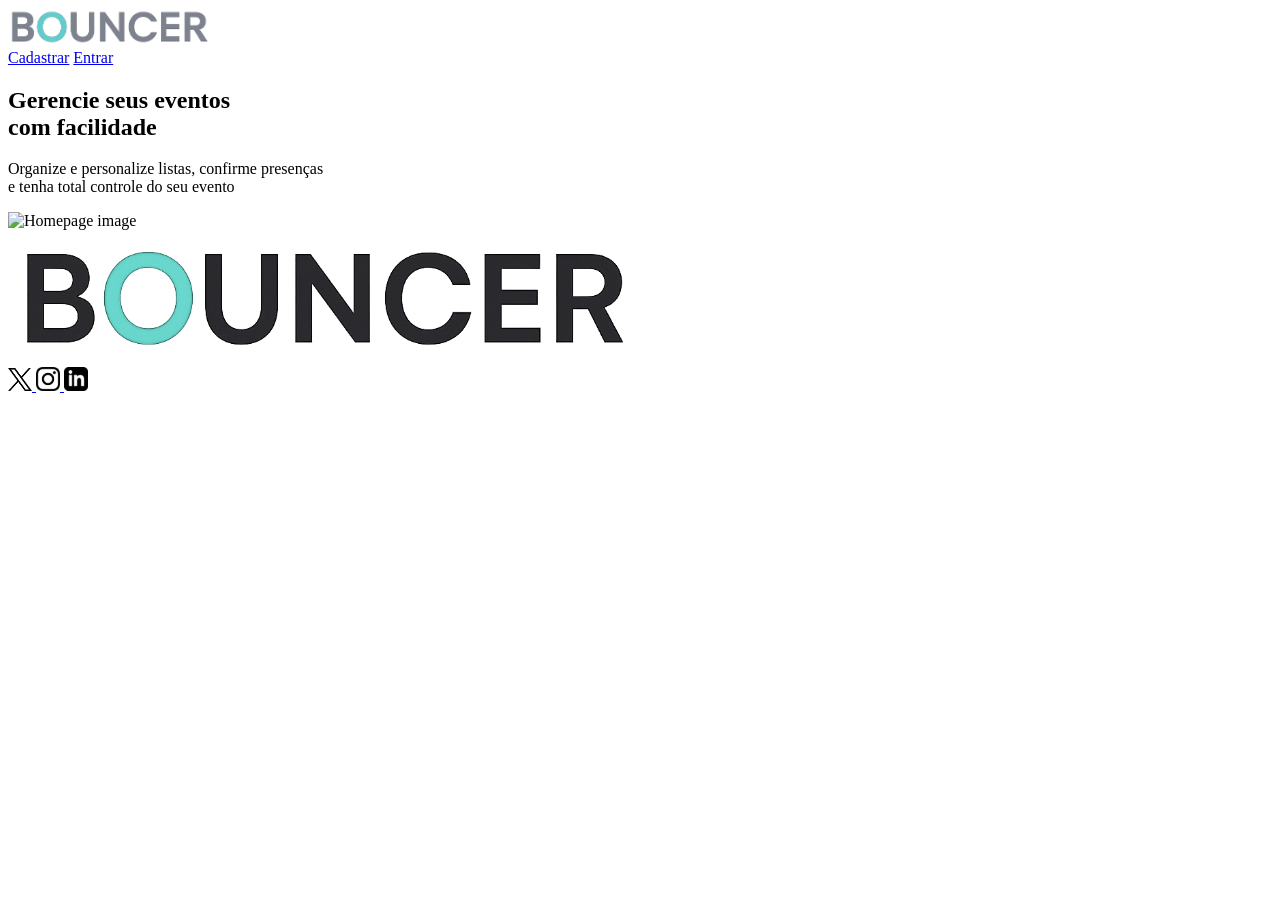
==== codigo-fonte/index.html @ 6bb54571 "Create index.html" ====
<!DOCTYPE html>
<html lang="pt-BR">
<head>
  <meta charset="UTF-8">
  <meta http-equiv="X-UA-Compatible" content="IE=edge">
  <meta name="viewport" content="width=device-width,initial-scale=1">
  <title>BOUNCER - Home</title>
  <link rel="stylesheet" href="./styles/style-index.css">
  <script src="auth.js"></script>
</head>

<body>
  <header class="topbar">
    <div class="logo">
      <img src="assets/logo-clara.png" width="200em">
    </div>

    <div class="nav-right">
      <a class="btn-nav-register" href="register.html">Cadastrar</a>
      <a class="btn-nav-login" href="login.html">Entrar</a>
    </div>
  </header>

  <main>
    <section class="home-content">
      <h1>Gerencie seus eventos <br>com facilidade</h1>
      <p>Organize e personalize listas, confirme presenças <br>e tenha total controle do seu evento</p>
      <div>
        <img src="./assets/homepage-img.jpg" alt="Homepage image">
      </div>
    </section>

    <div class="footer-spacer"></div>

  </main>

    <footer class="footer">
    <img class="footer-logo" src="assets/logo-escura.png" alt="Bouncer Logo Escura" width="50%">
      <div class="footer-socials">
        <a href="https://x.com/">
            <img src="assets/x-logo.png" width="24px">
        </a>
        <a href="https://instagram.com/">
            <img src="assets/instagram-logo.png" width="24px">
        </a>
        <a href="https://linkedin.com/">
            <img src="assets/linkedin-logo.png" width="24px">
        </a>
      </div>
  </footer>

</body>
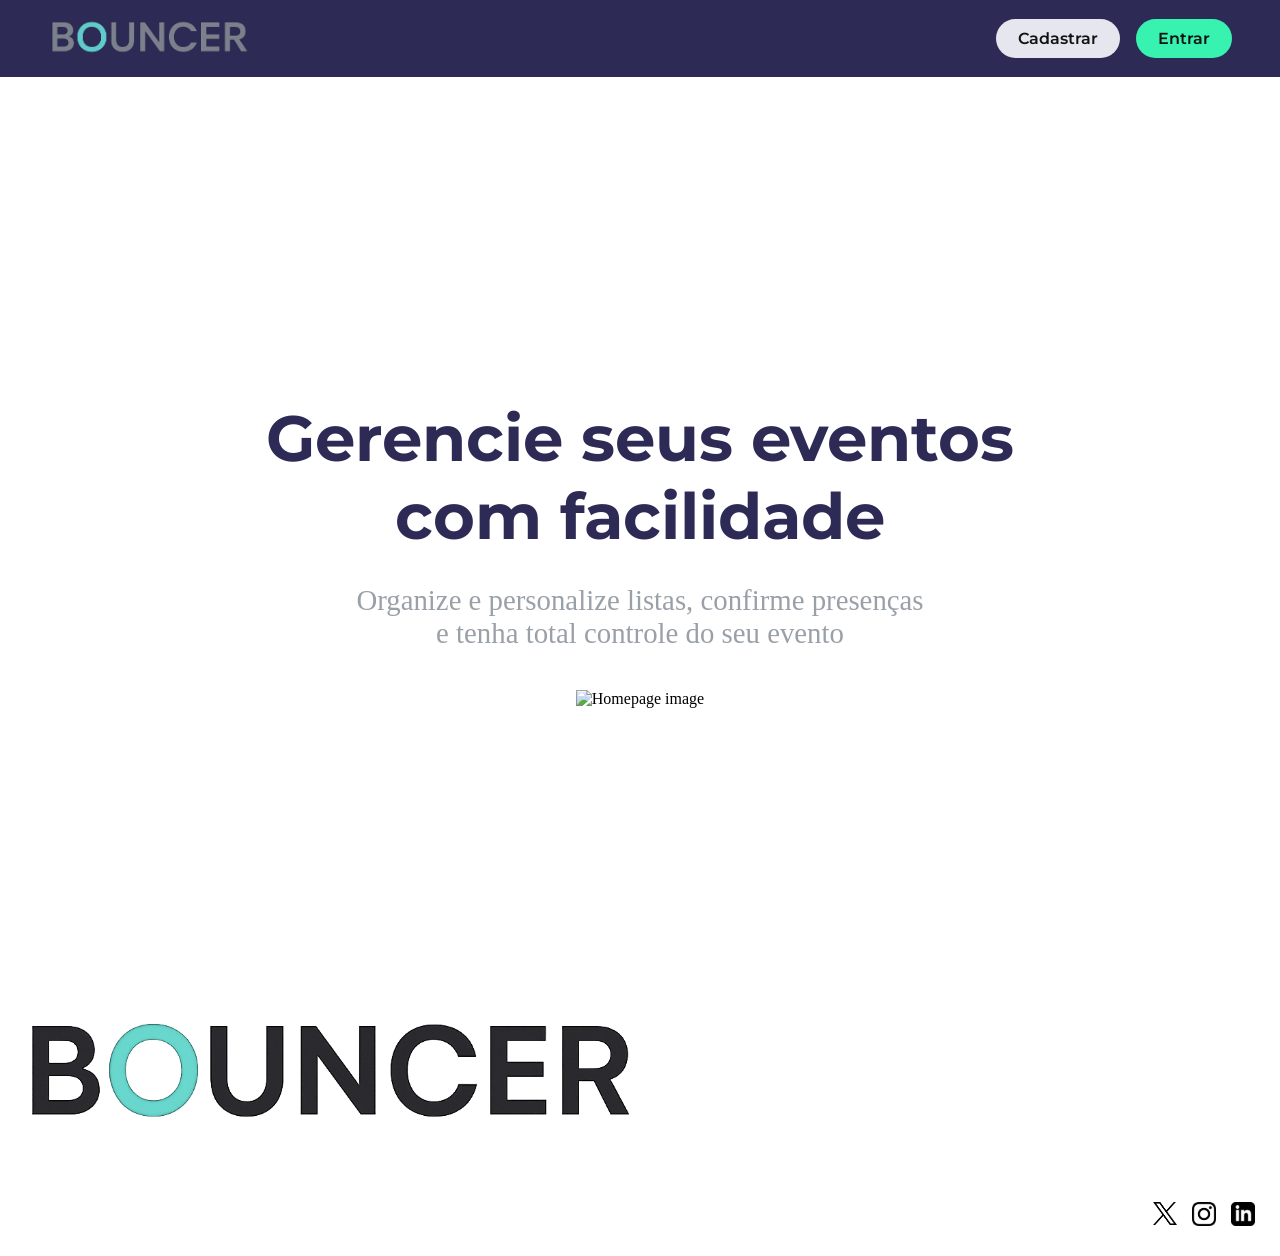
==== commit 2bc02443: "Update index.html" ====
--- a/codigo-fonte/index.html
+++ b/codigo-fonte/index.html
@@ -6,7 +6,6 @@
   <meta name="viewport" content="width=device-width,initial-scale=1">
   <title>BOUNCER - Home</title>
   <link rel="stylesheet" href="./styles/style-index.css">
-  <script src="auth.js"></script>
 </head>
 
 <body>
--- a/codigo-fonte/styles/style-index.css
+++ b/codigo-fonte/styles/style-index.css
@@ -0,0 +1,147 @@
+@import url('https://fonts.googleapis.com/css2?family=Inter:ital,opsz,wght@0,14..32,100..900;1,14..32,100..900&family=Montserrat:ital,wght@0,100..900;1,100..900&display=swap');
+
+:root {
+  --cinza: #e6e6ee;
+  --preto: #121212;
+  --indigo: #2d2a55;
+  --velvet: #6c3fa4;
+  --mint: #38f2af;
+  --branco: #ffffff;
+  --mint-hover: #2ab985;
+  --light-text: #9aa0a8;
+
+  --titles: Montserrat;
+  --text: Inter;
+
+}
+
+html,body {height:100%;}
+body{
+  margin:0;
+  background:var(--branco);
+}
+
+
+.topbar{
+  background: var(--indigo);
+  color:var(--branco);
+  padding:18px 48px;
+  display:flex;
+  justify-content:space-between;
+  align-items: center;
+  box-shadow: 0 2px 0 rgba(0,0,0,0.04);
+  font-family: var(--titles);
+}
+
+.btn-nav-login {
+  background: var(--mint);
+  color: var(--preto);
+  font-weight: 600;
+  text-decoration: none;
+  padding: 10px 22px;
+  border: none;
+  border-radius: 25px;
+  cursor: pointer;
+  margin-left: 12px;
+  transition: all 0.2s ease-in-out;
+}
+
+.btn-nav-register {
+  background: var(--cinza);
+  color: var(--preto);
+  font-weight: 600;
+  text-decoration: none;
+  padding: 10px 22px;
+  border: none;
+  border-radius: 25px;
+  cursor: pointer;
+  margin-left: 12px;
+  transition: all 0.2s ease-in-out;
+}
+
+.btn-nav-login:hover {
+  background: var(--mint-hover);
+  transform: translateY(-2px);
+}
+
+.btn-nav-register:hover {
+  background: var(--mint-hover);
+  transform: translateY(-2px);
+}
+
+
+main {
+  display: flex;
+  justify-content: center;
+  align-items: center;
+  min-height: calc(100vh - 80px);
+  background-color: var(--branco);
+  padding: 40px 20px;
+}
+
+.home-content {
+  text-align: center;
+}
+
+.home-content h1 {
+  font-family: var(--titles);
+  font-size: 4rem;
+  font-weight: 700;
+  color: var(--indigo);
+  margin-bottom: 16px;
+}
+
+.home-content p {
+  font-size: 1.8rem;
+  color: var(--light-text);
+  margin-bottom: 40px;
+}
+
+.home-content img {
+  width: 100vw;
+  height: 700px;
+  object-fit: cover;
+  object-position: top;
+}
+
+.footer-spacer {height: 300px;}
+
+footer {
+  padding: 2% 0 0 1%;
+}
+
+.footer-socials {
+  display: flex;
+  justify-content: end;
+  gap: 15px;
+  padding: 5% 2% 2% 0;
+}
+
+
+/* RESPONSIVE */
+@media (max-width: 768px) {
+  .topbar {
+    justify-content: center;
+    flex-direction: column;
+    gap: 12px;
+    padding: 16px;
+  }
+
+  .nav-right {
+    display: flex;
+    justify-content: center;
+    gap: 10px;
+  }
+
+  .home-content h1 {
+    font-size: 2rem;
+  }
+
+  .home-content p {
+    font-size: 1rem;
+  }
+
+  .home-img {
+    height: 220px;
+  }
+}
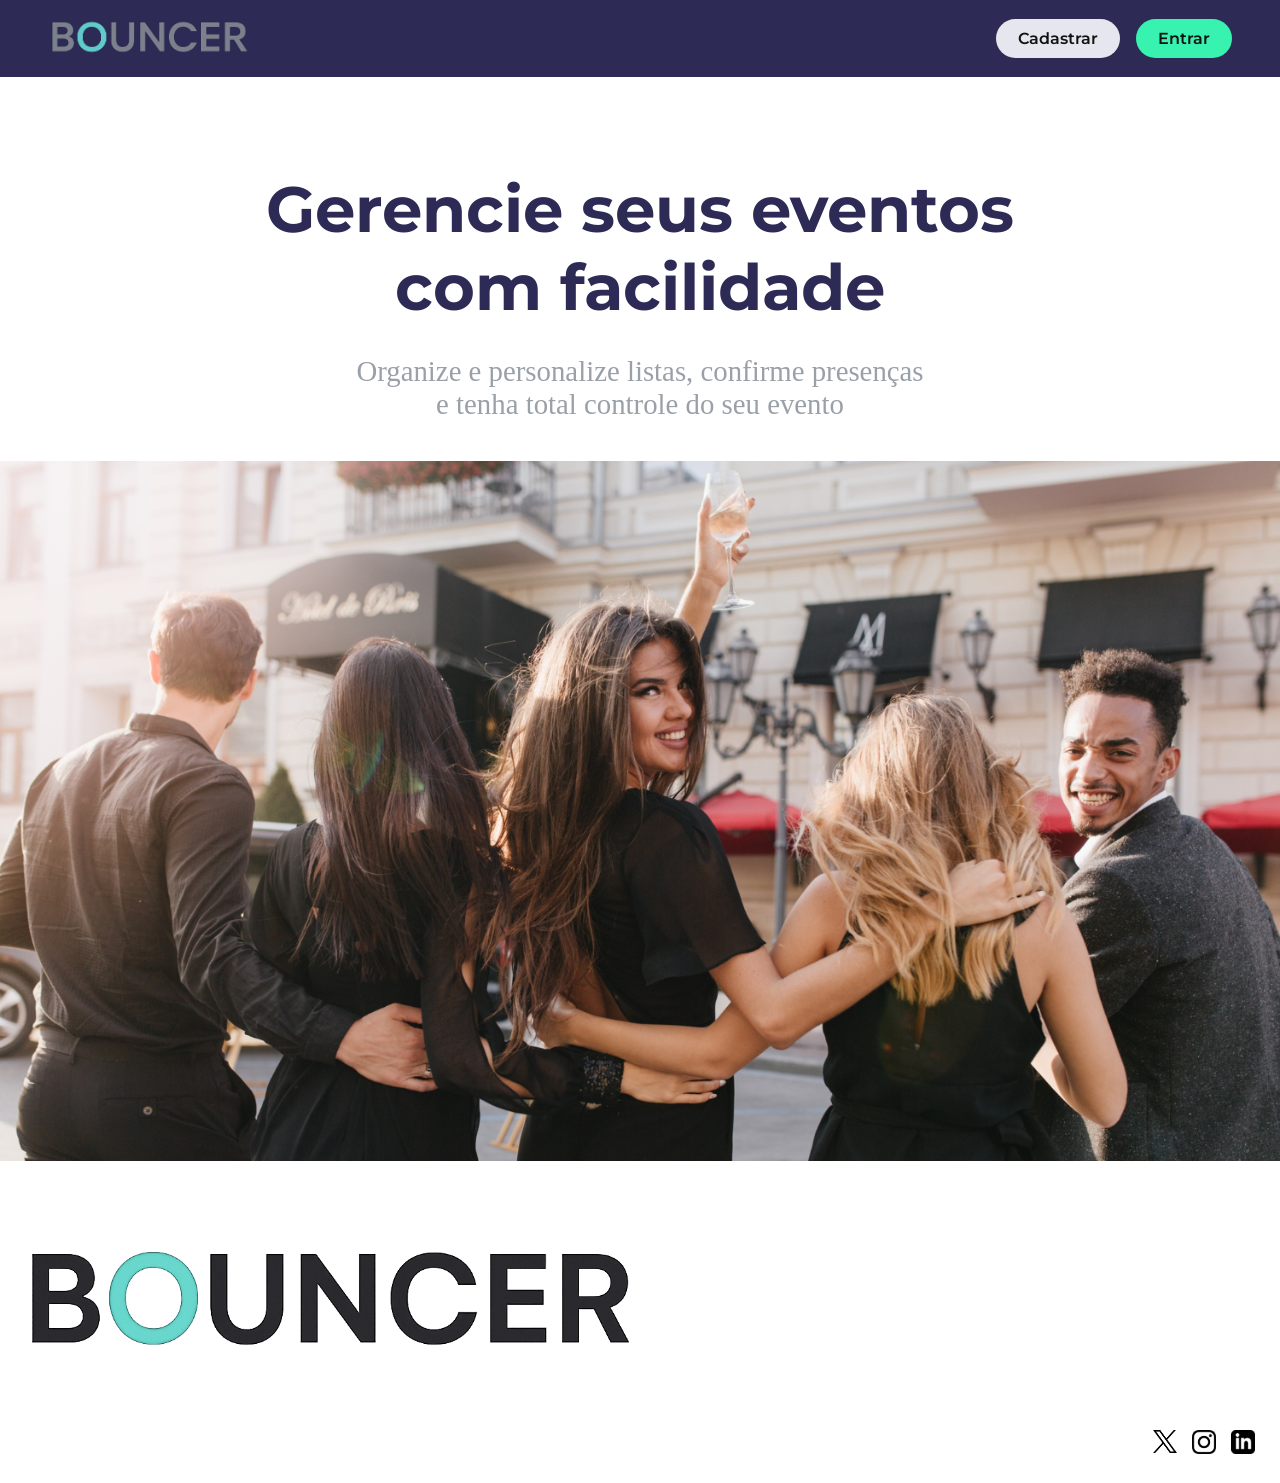
==== commit 42968050: "Update index.html" ====
--- a/codigo-fonte/index.html
+++ b/codigo-fonte/index.html
@@ -15,7 +15,7 @@
     </div>
 
     <div class="nav-right">
-      <a class="btn-nav-register" href="register.html">Cadastrar</a>
+      <a class="btn-nav-register" href="cadastro.html">Cadastrar</a>
       <a class="btn-nav-login" href="login.html">Entrar</a>
     </div>
   </header>
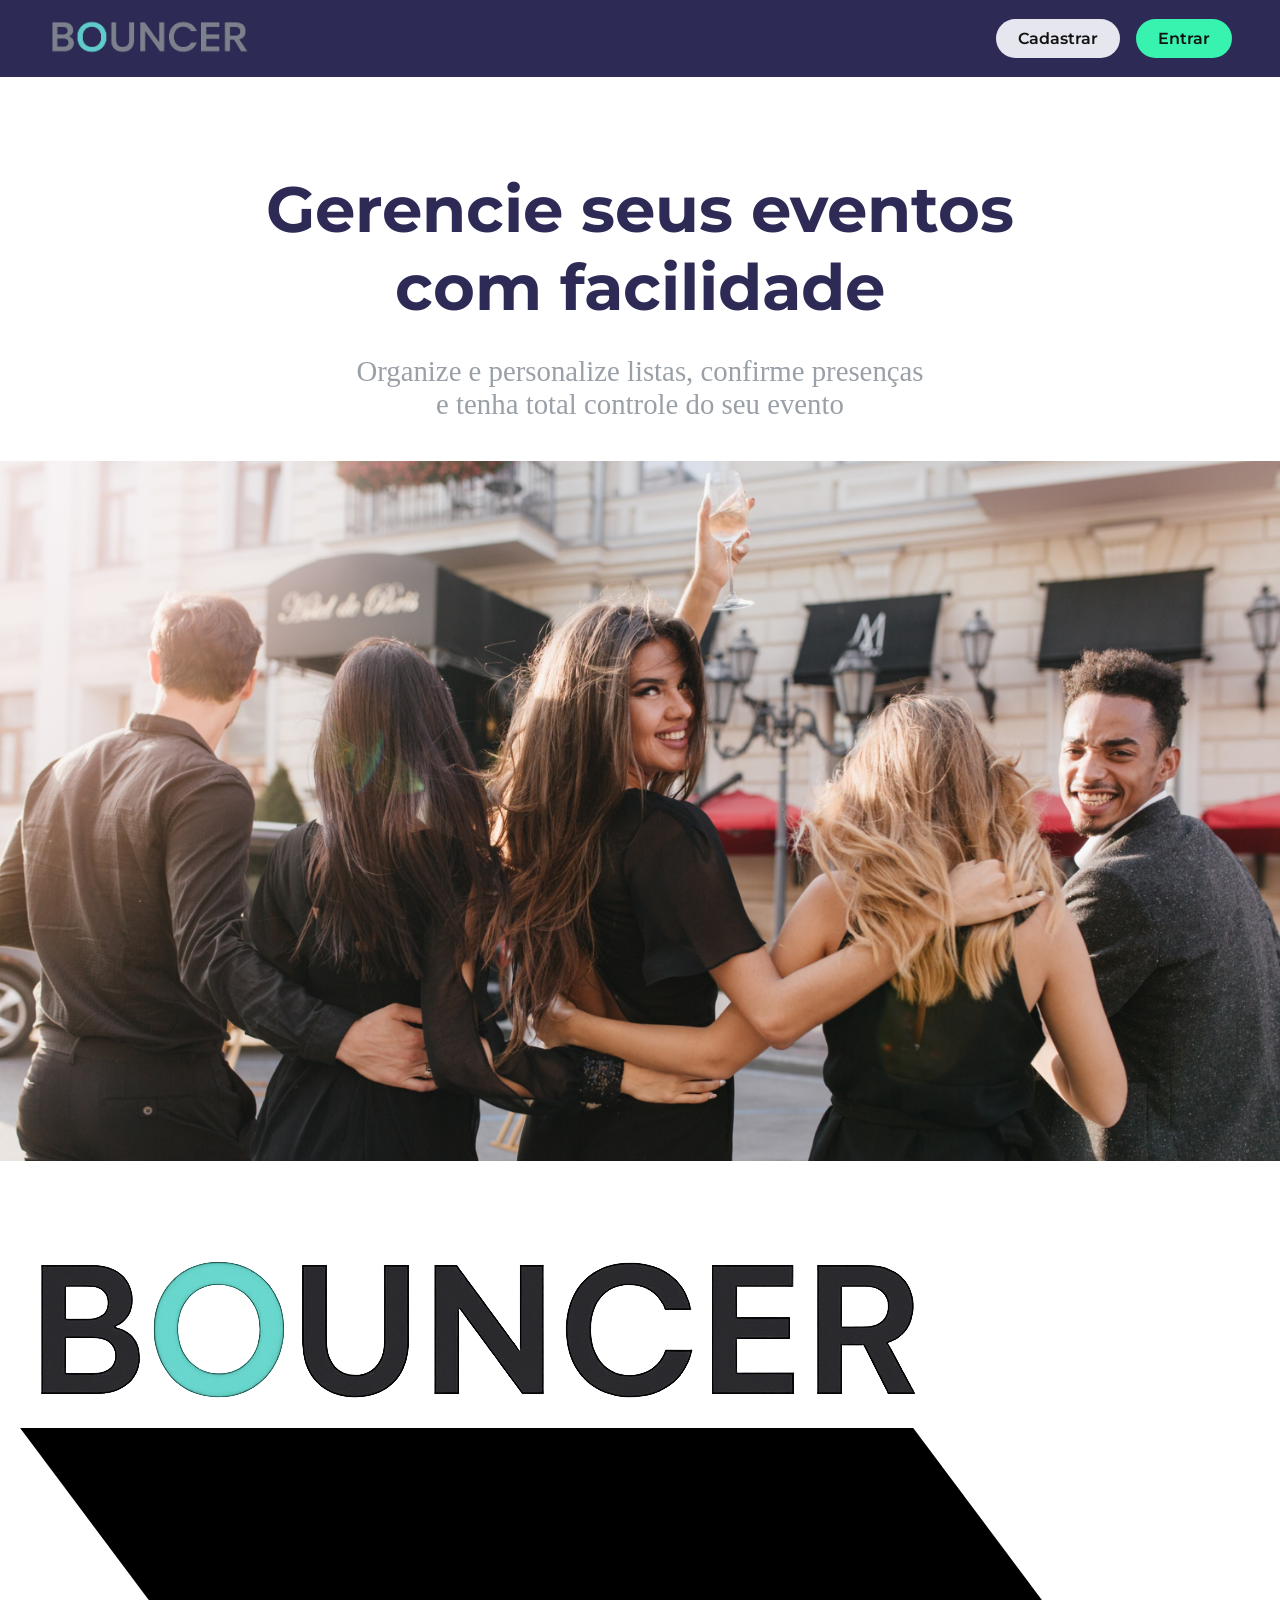
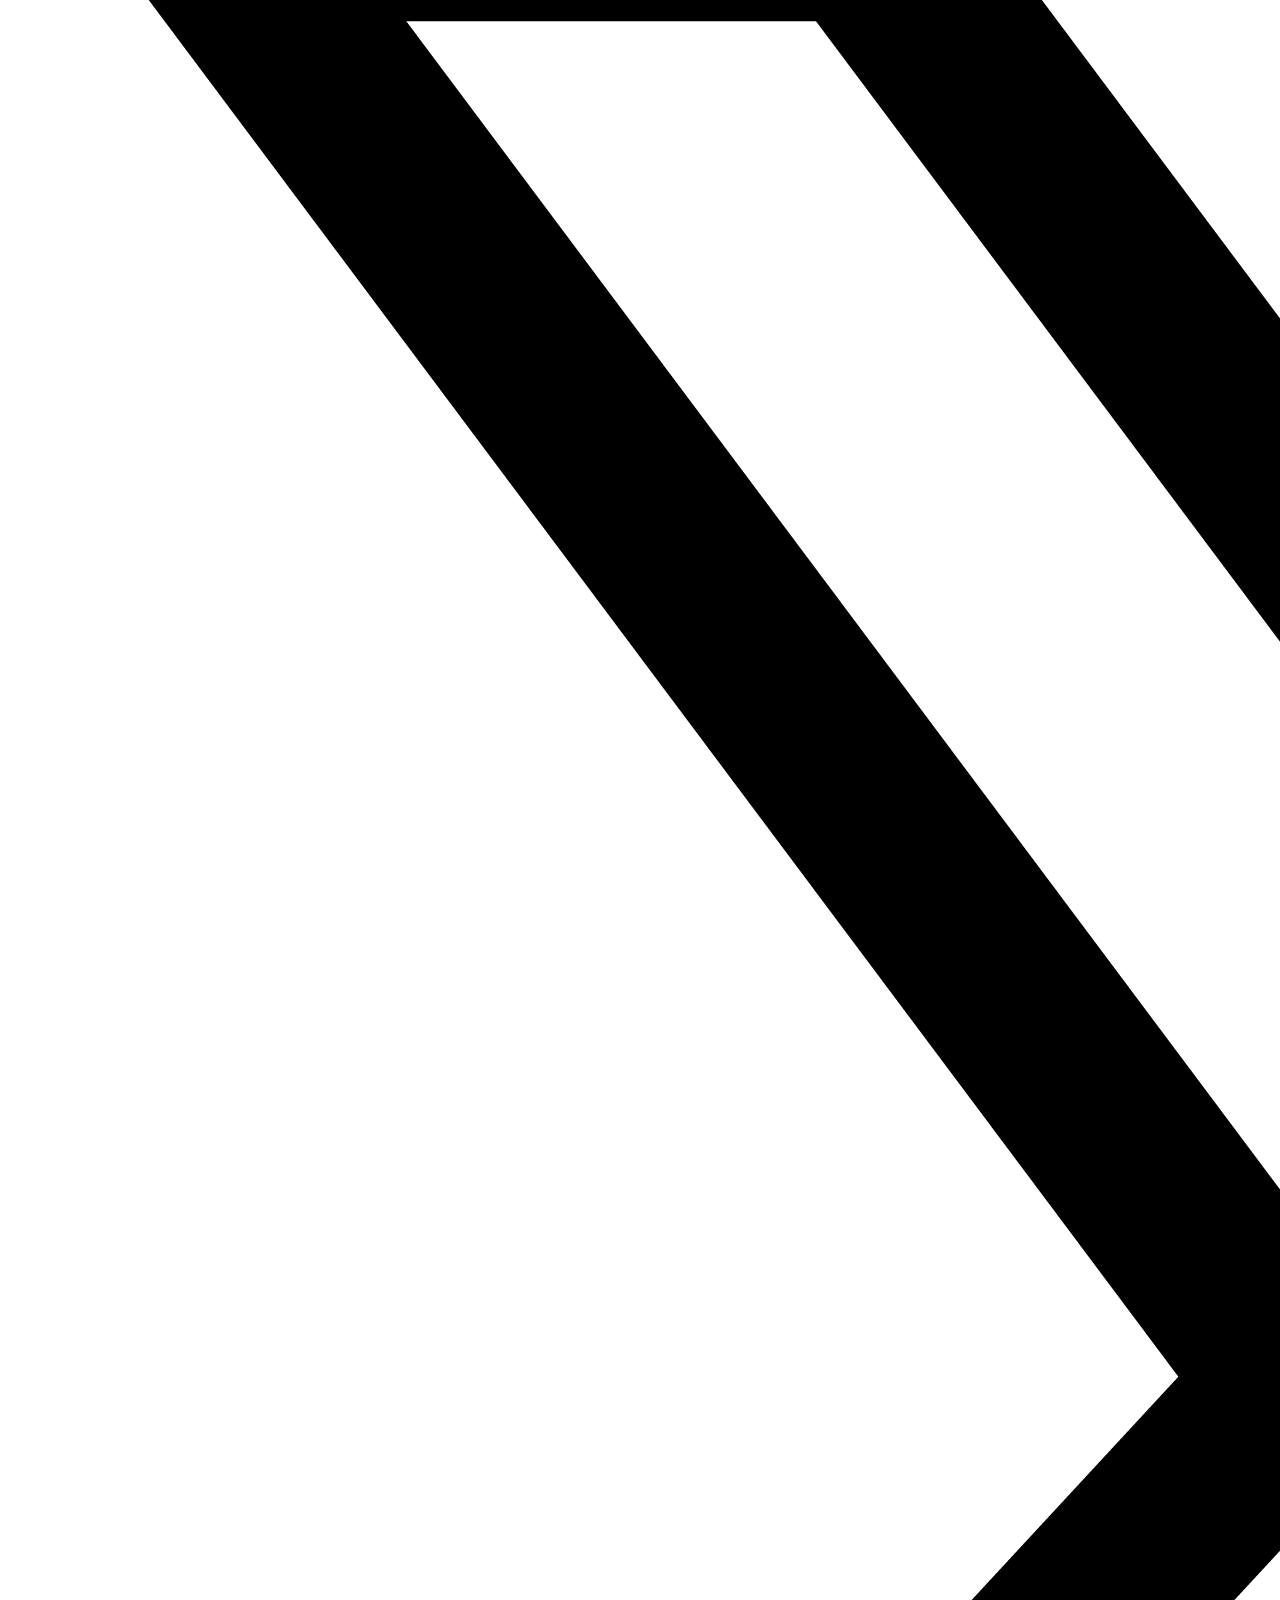
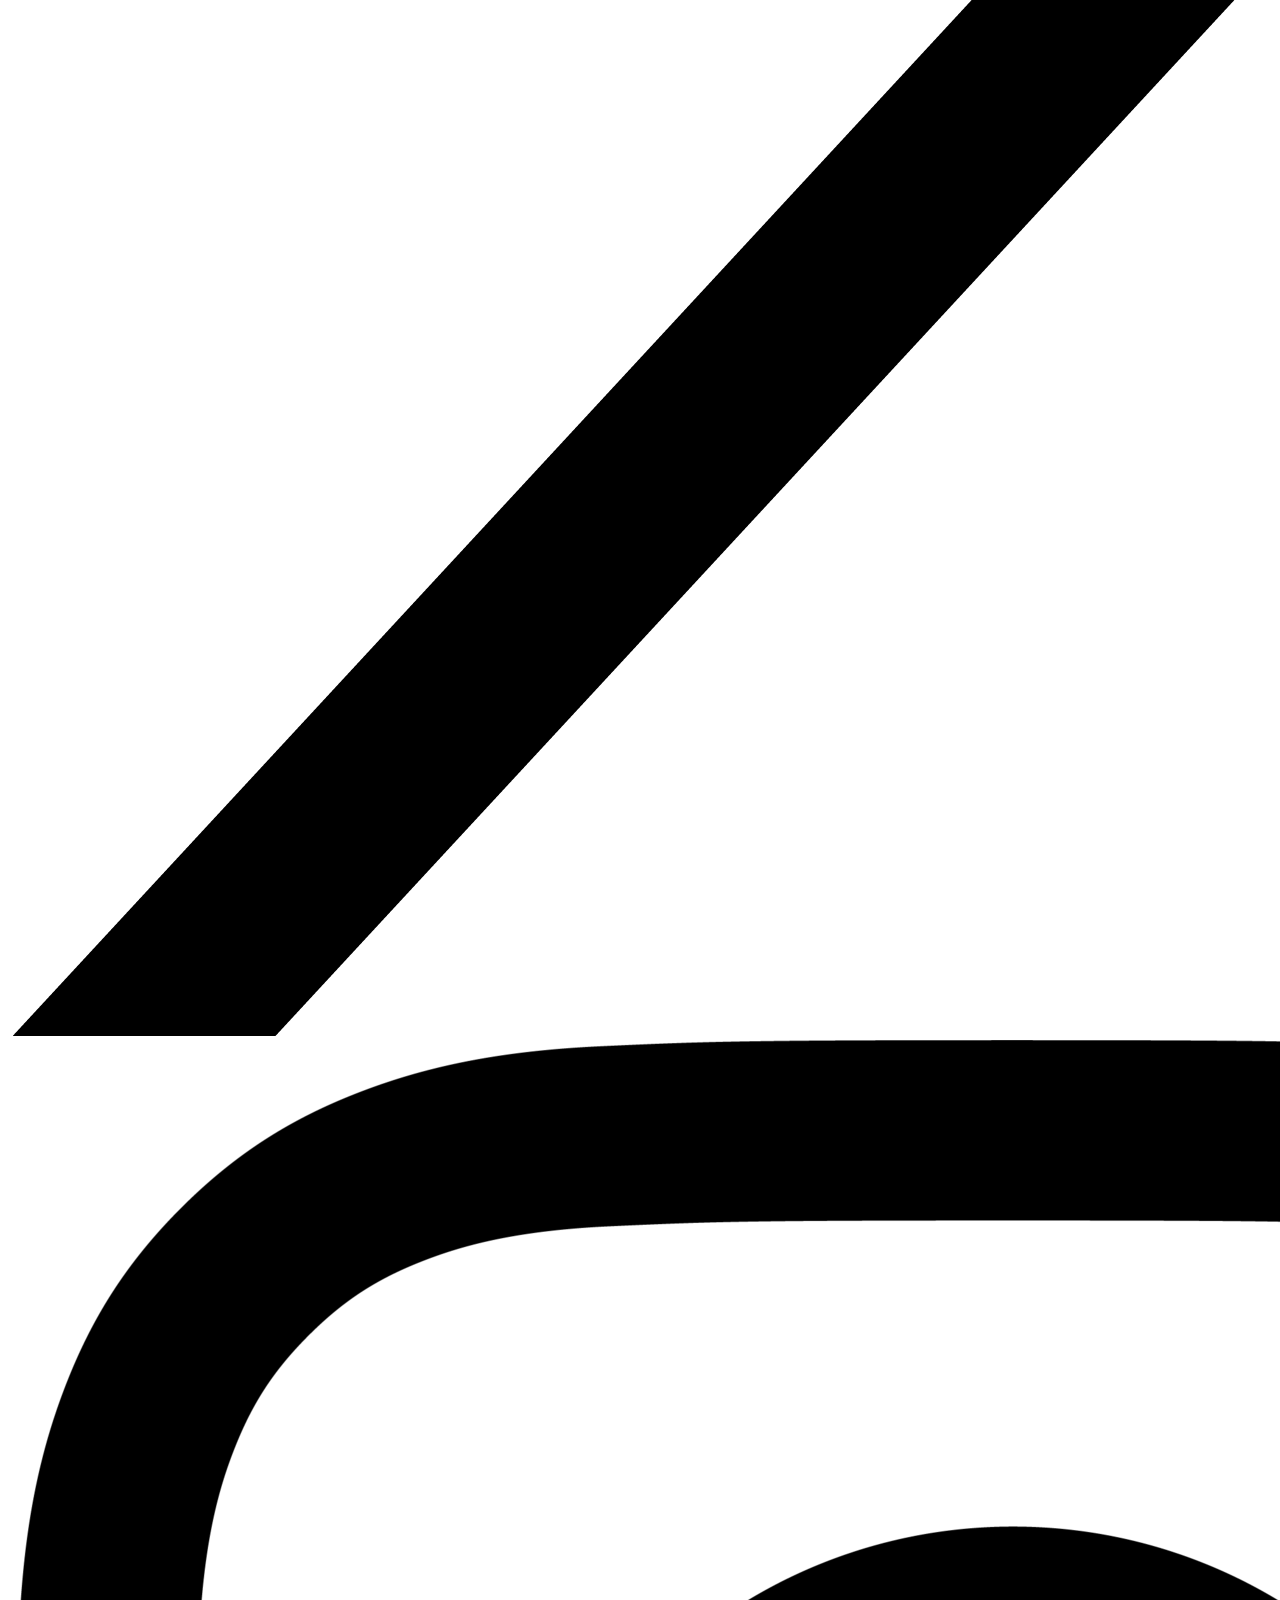
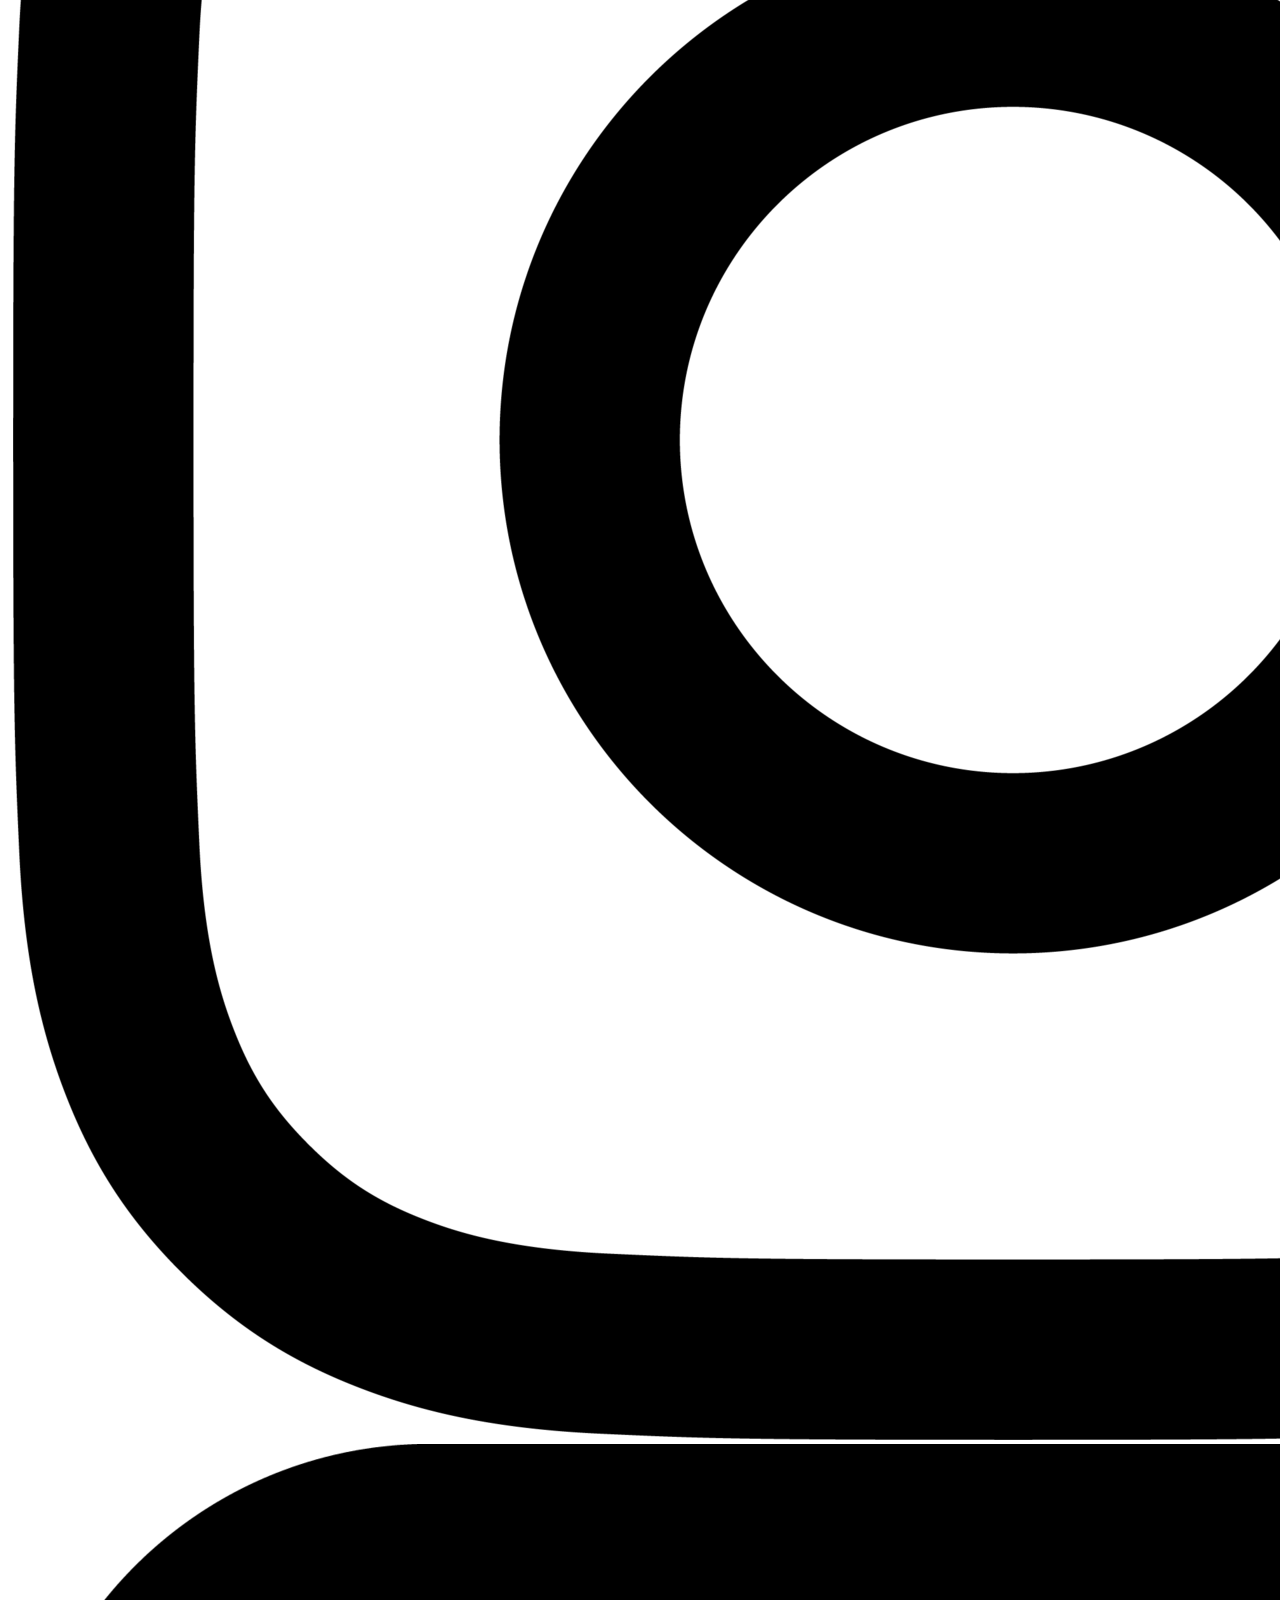
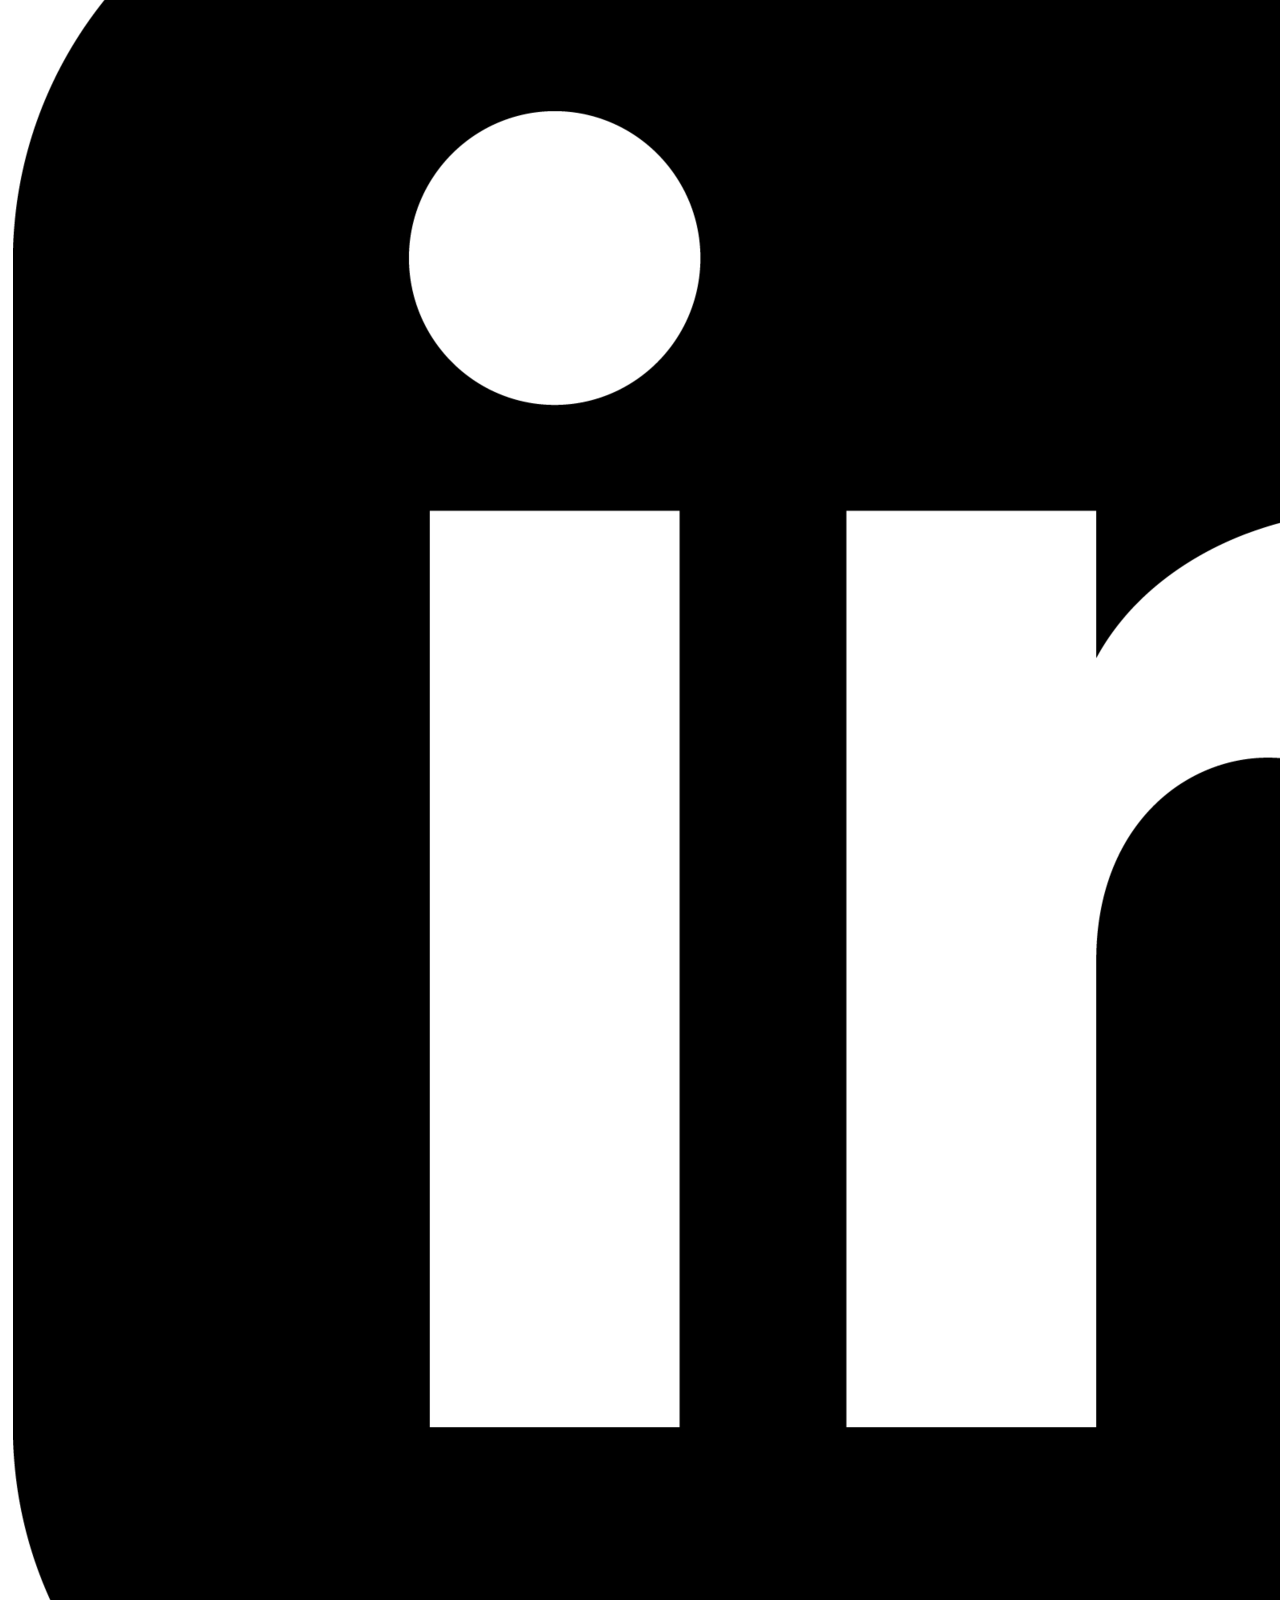
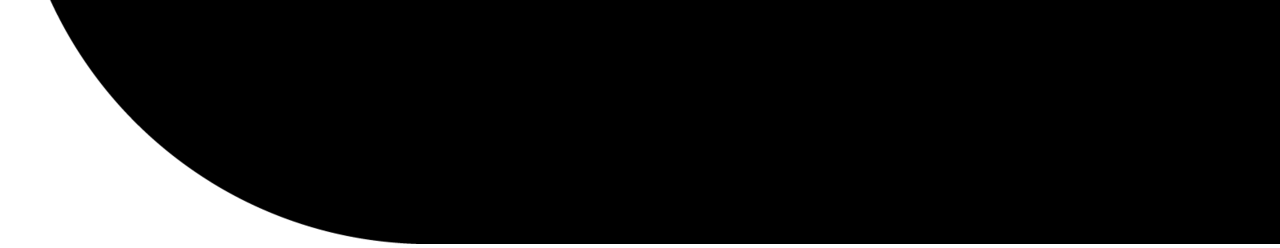
==== commit 40a0ad45: "Update index.html" ====
--- a/codigo-fonte/index.html
+++ b/codigo-fonte/index.html
@@ -33,19 +33,15 @@
 
   </main>
 
+    <!-- RODAPÉ -->
     <footer class="footer">
-    <img class="footer-logo" src="assets/logo-escura.png" alt="Bouncer Logo Escura" width="50%">
-      <div class="footer-socials">
-        <a href="https://x.com/">
-            <img src="assets/x-logo.png" width="24px">
-        </a>
-        <a href="https://instagram.com/">
-            <img src="assets/instagram-logo.png" width="24px">
-        </a>
-        <a href="https://linkedin.com/">
-            <img src="assets/linkedin-logo.png" width="24px">
-        </a>
-      </div>
-  </footer>
+        <img class="footer__logo" src="./assets/logo-escura.png" alt="Logo Bouncer">
+        <div class="footer__socials">
+            <a href="#"><img src="./assets/x-logo.png"></a>
+            <a href="#"><img src="./assets/instagram-logo.png"></a>
+            <a href="#"><img src="./assets/linkedin-logo.png"></a>
+        </div>
+    </footer>
+
 
 </body>
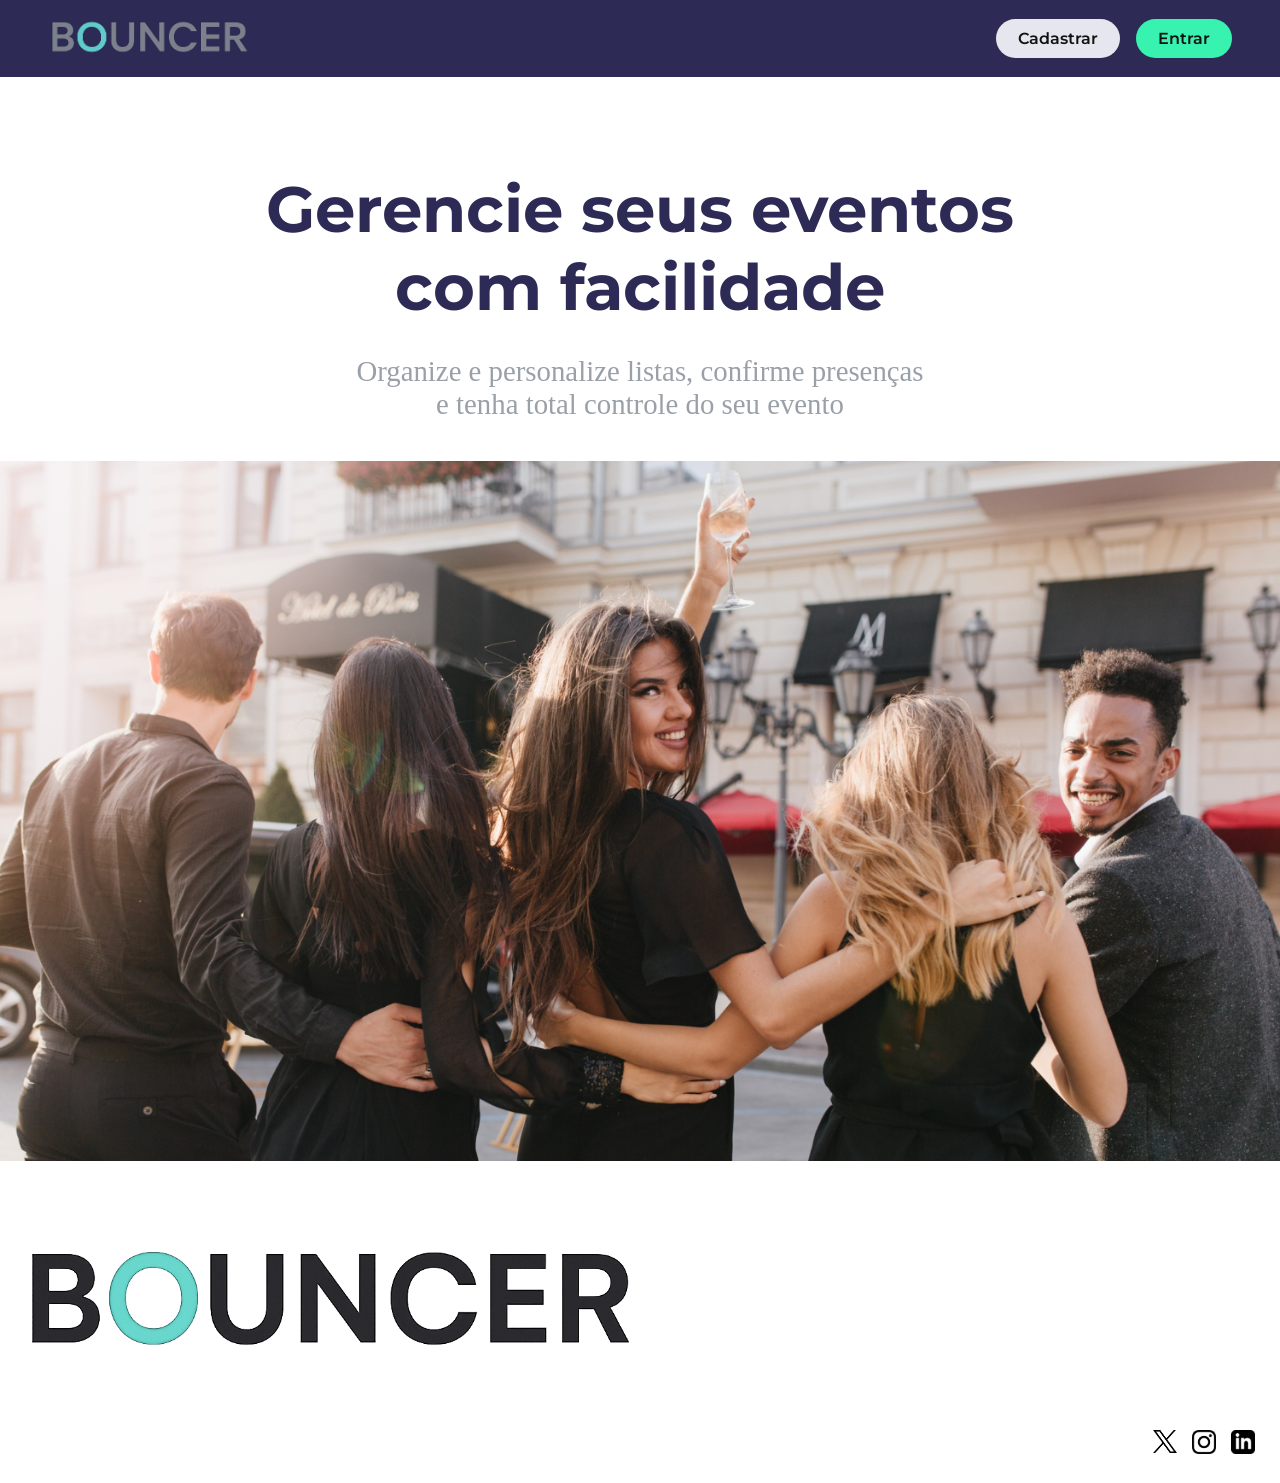
==== commit 24e05f9b: "Update index.html" ====
--- a/codigo-fonte/index.html
+++ b/codigo-fonte/index.html
@@ -6,6 +6,8 @@
   <meta name="viewport" content="width=device-width,initial-scale=1">
   <title>BOUNCER - Home</title>
   <link rel="stylesheet" href="./styles/style-index.css">
+  <script src="./scripts/data.js" defer></script>
+  <script src="./scripts/auth.js" defer></script>
 </head>
 
 <body>
@@ -33,15 +35,19 @@
 
   </main>
 
-    <!-- RODAPÉ -->
     <footer class="footer">
-        <img class="footer__logo" src="./assets/logo-escura.png" alt="Logo Bouncer">
-        <div class="footer__socials">
-            <a href="#"><img src="./assets/x-logo.png"></a>
-            <a href="#"><img src="./assets/instagram-logo.png"></a>
-            <a href="#"><img src="./assets/linkedin-logo.png"></a>
-        </div>
-    </footer>
-
+    <img class="footer-logo" src="assets/logo-escura.png" alt="Bouncer Logo Escura" width="50%">
+      <div class="footer-socials">
+        <a href="https://x.com/">
+            <img src="assets/x-logo.png" width="24px">
+        </a>
+        <a href="https://instagram.com/">
+            <img src="assets/instagram-logo.png" width="24px">
+        </a>
+        <a href="https://linkedin.com/">
+            <img src="assets/linkedin-logo.png" width="24px">
+        </a>
+      </div>
+  </footer>
 
 </body>
